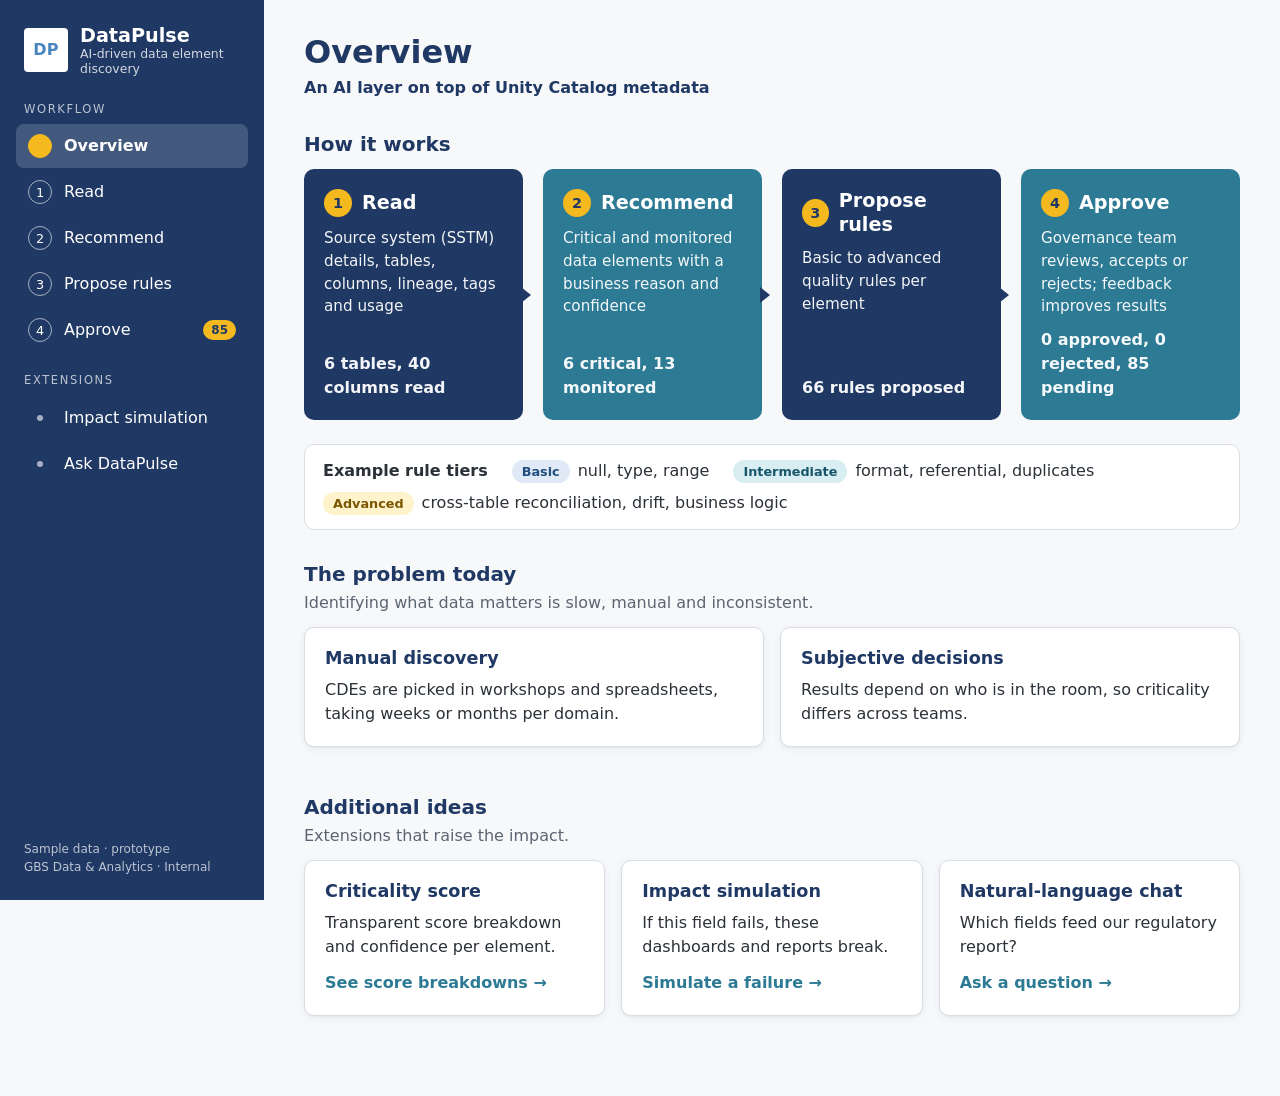
==== frontend/app/index.html @ f1bc872b "Redesign sign-in page; move prototype to /app New enterprise sign-in (work email / API key, SSO entr" ====
<!doctype html>
<html lang="en-GB">
<head>
  <meta charset="utf-8">
  <meta name="viewport" content="width=device-width, initial-scale=1">
  <title>DataPulse</title>
  <meta name="description" content="AI-driven discovery of critical and monitored data elements, with data quality rule suggestions on Databricks Unity Catalog.">
  <link rel="stylesheet" href="css/styles.css">
</head>
<body>
  <a class="skip" href="#main">Skip to content</a>

  <div class="app">
    <aside class="sidebar">
      <a class="brand" href="#/overview" aria-label="DataPulse home">
        <span class="brand-mark" aria-hidden="true">DP</span>
        <span class="brand-text"><strong>DataPulse</strong><span>AI-driven data element discovery</span></span>
      </a>
      <nav id="nav" aria-label="Main"></nav>
      <p class="side-foot">Sample data &middot; prototype<br>GBS Data &amp; Analytics &middot; Internal</p>
    </aside>

    <main id="main" class="main" tabindex="-1"></main>
  </div>

  <div id="scrim" class="scrim" hidden></div>
  <aside id="drawer" class="drawer" role="dialog" aria-modal="true" aria-labelledby="drawer-title" hidden></aside>

  <dialog id="reject-dialog" class="dialog" aria-labelledby="reject-title">
    <form id="reject-form">
      <h2 id="reject-title">Reject recommendation</h2>
      <p class="muted" id="reject-what"></p>
      <label class="field-block" for="reject-reason">Reason
        <select id="reject-reason" required></select>
      </label>
      <label class="field-block" for="reject-comment">Comment (optional)
        <textarea id="reject-comment" rows="3" maxlength="300"></textarea>
      </label>
      <div class="dialog-actions">
        <button type="button" class="btn btn-ghost" id="reject-cancel">Cancel</button>
        <button type="submit" class="btn btn-reject">Reject</button>
      </div>
    </form>
  </dialog>

  <div id="toast" class="toast" role="status" aria-live="polite"></div>

  <script src="js/data.js"></script>
  <script src="js/core.js"></script>
  <script src="js/views/overview.js"></script>
  <script src="js/views/discover.js"></script>
  <script src="js/views/recommend.js"></script>
  <script src="js/views/rules.js"></script>
  <script src="js/views/review.js"></script>
  <script src="js/views/impact.js"></script>
  <script src="js/views/ask.js"></script>
  <script src="js/app.js"></script>
</body>
</html>
---- frontend/app/css/styles.css ----
/* DataPulse front end. Palette follows the AI-Driven Data Element Discovery deck. */
:root {
  --navy: #1f3864;
  --navy-d: #172a4c;
  --teal: #2c7a94;
  --blue: #4a85be;
  --yellow: #f5b920;
  --yellow-t: #fff3cc;
  --yellow-d: #7a5600;
  --bg: #f7f8fa;
  --panel: #ffffff;
  --line: #d9dee3;
  --tint: #e8edf3;
  --text: #2b3138;
  --muted: #5b6572;
  --green: #17734a;
  --green-t: #e3f4ea;
  --red: #b3261e;
  --red-t: #fce8e6;
  --radius: 10px;
  --shadow: 0 1px 2px rgba(31, 56, 100, .06), 0 2px 8px rgba(31, 56, 100, .06);
  --font: Calibri, "Segoe UI", system-ui, -apple-system, Arial, sans-serif;
  --mono: ui-monospace, "SF Mono", Consolas, "Liberation Mono", monospace;
}

* { box-sizing: border-box; }
html { -webkit-text-size-adjust: 100%; }
body { margin: 0; font-family: var(--font); font-size: 16px; line-height: 1.5; color: var(--text); background: var(--bg); }
body.no-scroll { overflow: hidden; }
h1, h2, h3, h4 { color: var(--navy); line-height: 1.25; margin: 0; }
p { margin: 0 0 .75em; }
a { color: var(--teal); }
a:hover { color: var(--navy); }
button, input, select, textarea { font: inherit; color: inherit; }
:focus-visible { outline: 3px solid var(--blue); outline-offset: 2px; border-radius: 4px; }
.sr-only { position: absolute; width: 1px; height: 1px; overflow: hidden; clip: rect(0 0 0 0); white-space: nowrap; }
.skip { position: absolute; left: -999px; top: 8px; background: #fff; padding: 8px 12px; z-index: 100; border-radius: 6px; }
.skip:focus { left: 8px; }
.muted { color: var(--muted); }
.small { font-size: .875rem; }
.spacer { flex: 1; }
.num { text-align: right; font-variant-numeric: tabular-nums; }
.empty { color: var(--muted); padding: 24px; text-align: center; list-style: none; }

/* ---- Layout ---- */
.app { display: grid; grid-template-columns: 264px minmax(0, 1fr); min-height: 100vh; }
.sidebar { background: var(--navy); color: #fff; padding: 24px 16px; position: sticky; top: 0; height: 100vh; overflow-y: auto; display: flex; flex-direction: column; gap: 24px; }
.brand { display: flex; align-items: center; gap: 12px; text-decoration: none; color: #fff; padding: 0 8px; }
.brand:hover { color: #fff; }
.brand-mark { width: 44px; height: 44px; background: #fff; color: var(--blue); font-weight: 700; display: grid; place-items: center; border-radius: 4px; letter-spacing: .02em; flex: none; }
.brand-text { display: flex; flex-direction: column; line-height: 1.2; }
.brand-text strong { font-size: 1.2rem; }
.brand-text span { font-size: .78rem; opacity: .8; }
.nav-group + .nav-group { margin-top: 20px; }
.nav-h { margin: 0 8px 6px; font-size: .72rem; text-transform: uppercase; letter-spacing: .14em; opacity: .7; }
.sidebar ul { list-style: none; margin: 0; padding: 0; display: grid; gap: 2px; }
.nav-link { display: flex; align-items: center; gap: 12px; padding: 10px 12px; border-radius: 8px; color: #fff; text-decoration: none; }
.nav-link:hover { background: rgba(255, 255, 255, .1); color: #fff; }
.nav-link.is-active { background: rgba(255, 255, 255, .16); font-weight: 700; }
.nav-n { width: 24px; height: 24px; border-radius: 50%; border: 1.5px solid rgba(255, 255, 255, .6); display: grid; place-items: center; font-size: .8rem; flex: none; }
.nav-n-empty { border-color: transparent; }
.nav-n-empty::after { content: ""; width: 6px; height: 6px; border-radius: 50%; background: rgba(255, 255, 255, .6); }
.nav-link.is-active .nav-n-empty { background: transparent; border-color: transparent; }
.nav-link.is-active .nav-n-empty::after { background: var(--yellow); }
.nav-link.is-active .nav-n { background: var(--yellow); border-color: var(--yellow); color: var(--navy); }
.nav-count { margin-left: auto; background: var(--yellow); color: var(--navy); font-size: .75rem; font-weight: 700; border-radius: 999px; padding: 1px 8px; }
.side-foot { margin: auto 8px 0; font-size: .75rem; opacity: .7; }
.sidebar :focus-visible { outline-color: var(--yellow); }

.main { padding: 32px 40px 64px; max-width: 1240px; width: 100%; outline: none; }
.page-head { margin-bottom: 24px; }
.page-head h1 { font-size: 2rem; outline: none; }
.sub { color: var(--navy); font-weight: 600; margin: 4px 0 0; }
.section-h { font-size: 1.25rem; margin: 32px 0 4px; }
.section-sub { color: var(--muted); margin-bottom: 12px; }
.note { background: var(--tint); border-radius: 8px; padding: 10px 14px; margin: 12px 0 16px; font-size: .94rem; }

/* ---- Cards and grids ---- */
.card { background: var(--panel); border: 1px solid var(--line); border-radius: var(--radius); padding: 20px; box-shadow: var(--shadow); margin-bottom: 16px; }
.card h3, .card-h { font-size: 1.1rem; margin-bottom: 8px; }
.card p:last-child { margin-bottom: 0; }
.card-link { display: block; text-decoration: none; color: inherit; transition: transform .15s, box-shadow .15s; }
.card-link:hover { transform: translateY(-2px); box-shadow: 0 4px 14px rgba(31, 56, 100, .14); color: inherit; }
.card-cta { color: var(--teal); font-weight: 600; }
.grid-2 { display: grid; grid-template-columns: repeat(2, minmax(0, 1fr)); gap: 16px; }
.grid-3 { display: grid; grid-template-columns: repeat(3, minmax(0, 1fr)); gap: 16px; }

.flow { display: grid; grid-template-columns: repeat(4, minmax(0, 1fr)); gap: 20px; margin-top: 12px; }
.step { position: relative; display: flex; flex-direction: column; gap: 10px; padding: 20px; color: #fff; text-decoration: none; border-radius: var(--radius); min-height: 200px; }
.step:hover { color: #fff; filter: brightness(1.08); }
.step-navy { background: var(--navy); }
.step-teal { background: var(--teal); }
.step h3 { color: #fff; font-size: 1.2rem; display: flex; align-items: center; gap: 10px; }
.step-n { display: inline-grid; place-items: center; width: 28px; height: 28px; border-radius: 50%; background: var(--yellow); color: var(--navy); font-size: .9rem; }
.step p { margin: 0; font-size: .95rem; opacity: .95; }
.step .step-stat { margin-top: auto; font-weight: 700; font-size: 1rem; }
.step:not(:last-child)::after { content: ""; position: absolute; right: -16px; top: 50%; border: 8px solid transparent; border-left: 10px solid var(--navy); transform: translateY(-50%); }

.tiers { display: flex; flex-wrap: wrap; gap: 8px 24px; align-items: center; background: var(--panel); border: 1px solid var(--line); border-radius: var(--radius); padding: 14px 18px; margin-top: 24px; }
.tiers span { display: inline-flex; align-items: center; gap: 8px; }

.tiles { display: grid; grid-template-columns: repeat(auto-fit, minmax(150px, 1fr)); gap: 12px; margin-bottom: 16px; }
.tile { background: var(--panel); border: 1px solid var(--line); border-radius: var(--radius); padding: 14px 16px; display: flex; flex-direction: column; box-shadow: var(--shadow); }
.tile-n { font-size: 2rem; font-weight: 700; color: var(--navy); line-height: 1.1; }
.tile-l { color: var(--muted); font-size: .9rem; }
.progress { height: 8px; background: var(--tint); border-radius: 999px; overflow: hidden; margin-bottom: 20px; }
.progress span { display: block; height: 100%; background: var(--teal); }

/* ---- Badges, tags, status ---- */
.badge { display: inline-block; padding: 2px 10px; border-radius: 999px; font-size: .8rem; font-weight: 700; white-space: nowrap; }
.badge-critical { background: var(--navy); color: #fff; }
.badge-monitored { background: var(--teal); color: #fff; }
.badge-none { background: var(--tint); color: var(--muted); }
.badge-basic { background: #dfeaf6; color: #214e7f; }
.badge-intermediate { background: #d9eef3; color: #17566a; }
.badge-advanced { background: var(--yellow-t); color: var(--yellow-d); }
.badge-reg { background: var(--yellow-t); color: var(--yellow-d); }
.badge-ops { background: var(--tint); color: var(--muted); }
.tag { display: inline-block; background: var(--tint); color: var(--navy); border-radius: 6px; padding: 1px 8px; font-size: .8rem; margin: 0 4px 2px 0; }
.status { display: inline-block; font-size: .85rem; font-weight: 600; padding: 2px 10px; border-radius: 999px; white-space: nowrap; }
.status-pending { background: var(--tint); color: var(--muted); }
.status-approved { background: var(--green-t); color: var(--green); }
.status-rejected { background: var(--red-t); color: var(--red); }

/* ---- Buttons and form controls ---- */
.btn { border: 1px solid transparent; border-radius: 8px; padding: 8px 16px; cursor: pointer; font-weight: 600; background: var(--tint); color: var(--navy); transition: background .15s; }
.btn:hover { background: #dbe3ec; }
.btn-sm { padding: 4px 12px; font-size: .875rem; }
.btn-primary { background: var(--navy); color: #fff; }
.btn-primary:hover { background: var(--navy-d); }
.btn-accept { background: #fff; border-color: var(--green); color: var(--green); }
.btn-accept:hover { background: var(--green-t); }
.btn-reject { background: #fff; border-color: var(--red); color: var(--red); }
.btn-reject:hover { background: var(--red-t); }
.btn-ghost { background: transparent; border-color: var(--line); color: var(--navy); }
.btn-ghost:hover { background: var(--tint); }
.btn-icon { width: 36px; height: 36px; padding: 0; font-size: 1.4rem; line-height: 1; }
.link-btn { background: none; border: 0; padding: 0; color: var(--navy); font-weight: 700; cursor: pointer; text-align: left; text-decoration: underline; text-decoration-color: var(--blue); text-underline-offset: 3px; }
.link-btn:hover { color: var(--teal); }
.chip { background: #fff; border: 1px solid var(--line); border-radius: 999px; padding: 3px 12px; cursor: pointer; color: var(--navy); font-size: .875rem; }
.chip:hover { background: var(--tint); }
.chip-ask { text-align: left; }
.chips { display: flex; flex-wrap: wrap; gap: 6px; align-items: center; margin-top: 8px; }
.field { display: block; }
.field-wide { min-width: 280px; }
.field-l { display: block; font-size: .85rem; color: var(--muted); margin-bottom: 2px; }
input[type="search"], input[type="text"], select, textarea { border: 1px solid #aeb7c2; border-radius: 8px; padding: 8px 12px; background: #fff; min-height: 40px; max-width: 100%; }
select { padding-right: 28px; }
.field-block { display: block; margin: 14px 0; font-weight: 600; }
.field-block select, .field-block textarea { display: block; width: 100%; margin-top: 4px; font-weight: 400; }

.toolbar { display: flex; flex-wrap: wrap; gap: 12px; align-items: flex-end; justify-content: space-between; margin-bottom: 12px; }
.toolbar-right { display: flex; flex-wrap: wrap; gap: 8px; align-items: center; }
.filters { display: flex; flex-wrap: wrap; gap: 8px; }
.filter { border: 1px solid var(--line); background: #fff; border-radius: 999px; padding: 6px 14px; cursor: pointer; font-weight: 600; color: var(--navy); }
.filter:hover { background: var(--tint); }
.filter.is-on { background: var(--navy); border-color: var(--navy); color: #fff; }
.count { opacity: .75; font-weight: 400; margin-left: 2px; }

/* ---- Tables ---- */
.table-wrap { background: var(--panel); border: 1px solid var(--line); border-radius: var(--radius); overflow-x: auto; box-shadow: var(--shadow); }
table.data { width: 100%; border-collapse: collapse; }
table.data th { text-align: left; font-size: .78rem; text-transform: uppercase; letter-spacing: .05em; color: var(--muted); padding: 12px 12px; background: #fbfcfd; border-bottom: 1px solid var(--line); white-space: nowrap; }
table.data th.num { text-align: right; }
table.data td { padding: 12px 12px; border-bottom: 1px solid var(--tint); vertical-align: top; }
table.data tbody tr:last-child td { border-bottom: 0; }
table.data tbody tr:hover { background: #fafbfc; }
td.reason { min-width: 200px; max-width: 300px; font-size: .94rem; }
td.actions { min-width: 76px; }
td.actions .btn { display: block; width: 100%; }
td.actions .btn + .btn { margin-top: 6px; }
.score-cell { display: flex; align-items: center; gap: 10px; min-width: 104px; }
.score-cell strong { width: 28px; text-align: right; color: var(--navy); }
.meter, .bd-bar { height: 8px; background: var(--tint); border-radius: 999px; overflow: hidden; flex: 1; min-width: 60px; }
.meter span, .bd-bar span { display: block; height: 100%; background: var(--teal); border-radius: 999px; }

/* ---- Split pages (Read, Approve) ---- */
.split { display: grid; grid-template-columns: 240px minmax(0, 1fr); gap: 20px; align-items: start; }
.split-wide { grid-template-columns: minmax(0, 1fr) 300px; }
.split-main { min-width: 0; }
.tbl-list { background: var(--panel); border: 1px solid var(--line); border-radius: var(--radius); padding: 12px; box-shadow: var(--shadow); position: sticky; top: 16px; }
.tbl-list ul { list-style: none; margin: 0; padding: 0; display: grid; gap: 4px; }
.side-h { font-size: .8rem; letter-spacing: .04em; color: var(--muted); margin: 0 8px 8px; word-break: break-all; }
.tbl-btn { width: 100%; text-align: left; background: transparent; border: 0; padding: 8px 10px; border-radius: 8px; cursor: pointer; display: flex; flex-direction: column; }
.tbl-btn:hover { background: var(--tint); }
.tbl-btn.is-selected { background: var(--navy); color: #fff; }
.tbl-name { font-weight: 700; }
.tbl-meta { font-size: .8rem; opacity: .8; }
.facts { display: flex; flex-wrap: wrap; gap: 8px 32px; margin: 12px 0; }
.facts dt { font-size: .78rem; text-transform: uppercase; letter-spacing: .06em; color: var(--muted); }
.facts dd { margin: 0; font-weight: 600; color: var(--navy); }
.facts.compact { gap: 8px 24px; }
.lineage-row { display: flex; flex-wrap: wrap; gap: 6px; align-items: center; margin-top: 8px; }
.lineage-label { width: 92px; font-size: .8rem; text-transform: uppercase; letter-spacing: .06em; color: var(--muted); }
.side-card { position: sticky; top: 16px; }
.stack { display: grid; gap: 8px; margin-top: 12px; }

.tabs { display: flex; gap: 4px; border-bottom: 1px solid var(--line); margin-bottom: 12px; }
.tab { border: 0; background: transparent; padding: 10px 16px; cursor: pointer; font-weight: 600; color: var(--muted); border-bottom: 3px solid transparent; margin-bottom: -1px; }
.tab.is-on { color: var(--navy); border-bottom-color: var(--yellow); }
.queue { list-style: none; margin: 0; padding: 0; background: var(--panel); border: 1px solid var(--line); border-radius: var(--radius); box-shadow: var(--shadow); }
.queue-item { display: flex; gap: 16px; justify-content: space-between; align-items: center; padding: 12px 16px; border-bottom: 1px solid var(--tint); }
.queue-item:last-child { border-bottom: 0; }
.queue-more { padding: 12px 16px; }
.plain { list-style: none; margin: 0; padding: 0; display: grid; gap: 6px; }
.plain li { display: flex; justify-content: space-between; gap: 12px; align-items: center; }

/* ---- Rules ---- */
.rule-group { margin-bottom: 28px; }
.group-h { font-size: 1.1rem; display: flex; flex-wrap: wrap; align-items: center; gap: 8px; margin-bottom: 10px; }
.rule { background: var(--panel); border: 1px solid var(--line); border-radius: var(--radius); padding: 16px 18px; margin-bottom: 12px; box-shadow: var(--shadow); }
.rule header { display: flex; justify-content: space-between; align-items: center; gap: 12px; margin-bottom: 4px; }
.rule h4 { font-size: 1rem; }
.rule footer { display: flex; flex-wrap: wrap; align-items: center; gap: 8px; }
.code { background: #0f1b33; color: #e6edf7; border-radius: 8px; padding: 12px 14px; font-family: var(--mono); font-size: .82rem; line-height: 1.55; overflow-x: auto; margin: 8px 0 12px; white-space: pre; }

/* ---- Drawer and dialog ---- */
.scrim { position: fixed; inset: 0; background: rgba(23, 42, 76, .4); z-index: 40; }
.drawer { position: fixed; top: 0; right: 0; bottom: 0; width: min(540px, 100%); background: var(--panel); z-index: 50; box-shadow: -8px 0 32px rgba(23, 42, 76, .25); overflow-y: auto; transform: translateX(100%); transition: transform .22s ease; display: flex; flex-direction: column; }
.drawer.open { transform: none; }
.drawer[hidden], .scrim[hidden] { display: none; }
.drawer-head { display: flex; justify-content: space-between; gap: 12px; padding: 20px 24px 12px; border-bottom: 1px solid var(--line); position: sticky; top: 0; background: var(--panel); z-index: 1; }
.drawer-head h2 { font-size: 1.4rem; word-break: break-word; }
.drawer-head p { margin: 2px 0 0; font-size: .9rem; word-break: break-all; }
.drawer-body { padding: 8px 24px 32px; }
.drawer-body h3 { font-size: 1rem; margin: 22px 0 8px; text-transform: uppercase; letter-spacing: .06em; font-size: .85rem; color: var(--muted); }
.drawer-body h4 { margin: 14px 0 6px; font-size: .95rem; }
.drawer-summary { display: flex; flex-wrap: wrap; gap: 8px 28px; align-items: center; margin-top: 12px; }
.big { font-size: 1.9rem; font-weight: 700; color: var(--navy); }
.breakdown { list-style: none; margin: 0; padding: 0; display: grid; gap: 14px; }
.bd-head { display: flex; justify-content: space-between; font-weight: 600; }
.bd-bar { margin: 4px 0; flex: none; }
.bd-foot { display: flex; justify-content: space-between; gap: 12px; align-items: baseline; }
.bd-foot .small { max-width: 68%; }
.tier-counts { display: flex; flex-wrap: wrap; gap: 8px 16px; }
.drawer-actions { display: flex; align-items: center; gap: 8px; }

.dialog { border: 0; border-radius: 12px; padding: 24px; width: min(440px, calc(100% - 32px)); box-shadow: 0 16px 48px rgba(23, 42, 76, .35); }
.dialog::backdrop { background: rgba(23, 42, 76, .45); }
.dialog h2 { font-size: 1.25rem; margin-bottom: 4px; }
.dialog-actions { display: flex; justify-content: flex-end; gap: 8px; margin-top: 8px; }

.toast { position: fixed; left: 50%; bottom: 24px; transform: translate(-50%, 24px); background: var(--navy); color: #fff; padding: 10px 18px; border-radius: 8px; opacity: 0; pointer-events: none; transition: opacity .2s, transform .2s; z-index: 80; }
.toast.show { opacity: 1; transform: translate(-50%, 0); }

/* ---- Impact ---- */
.lineage-svg { width: 100%; height: auto; max-height: 340px; display: block; margin: 8px 0 12px; }
.edge { fill: none; stroke: #a7b1bd; stroke-width: 1.6; }
.edge-hot { stroke: #c98f00; stroke-width: 2.6; }
.arrow { fill: #a7b1bd; }
.arrow-hot { fill: #c98f00; }
.node rect { fill: #fff; stroke: var(--line); stroke-width: 1.5; }
.node-name { font-size: 15px; font-weight: 700; fill: var(--navy); }
.node-sub { font-size: 12px; fill: var(--muted); }
.node-source rect { fill: var(--navy); stroke: var(--navy); }
.node-source .node-name, .node-source .node-sub { fill: #fff; }
.node-affected rect { fill: var(--yellow-t); stroke: var(--yellow); stroke-width: 2; }
.node-affected .node-name { fill: var(--navy); }
.node-affected .node-sub { fill: var(--yellow-d); }
.asset-list { list-style: none; margin: 0; padding: 0; }
.asset { display: flex; justify-content: space-between; align-items: center; gap: 12px; padding: 12px 0; border-bottom: 1px solid var(--tint); }
.asset:last-child { border-bottom: 0; }

/* ---- Chat ---- */
.chat { padding: 0; overflow: hidden; }
.chat-log { padding: 20px; display: flex; flex-direction: column; gap: 12px; max-height: 52vh; min-height: 220px; overflow-y: auto; }
.msg { display: flex; }
.msg-user { justify-content: flex-end; }
.bubble { max-width: min(640px, 88%); padding: 10px 14px; border-radius: 14px; background: var(--tint); }
.bubble p:last-child { margin-bottom: 0; }
.msg-user .bubble { background: var(--navy); color: #fff; }
.chat-suggest { display: flex; flex-wrap: wrap; gap: 8px; padding: 0 20px 14px; }
.chat-form { display: flex; gap: 8px; padding: 14px 20px; border-top: 1px solid var(--line); background: #fbfcfd; }
.chat-form input { flex: 1; }

/* ---- Responsive ---- */
@media (max-width: 1100px) {
  .flow { grid-template-columns: repeat(2, minmax(0, 1fr)); }
  .step:not(:last-child)::after { display: none; }
  .grid-3 { grid-template-columns: 1fr; }
  .split-wide { grid-template-columns: 1fr; }
  .side-card { position: static; }
}

@media (max-width: 860px) {
  .app { grid-template-columns: 1fr; }
  .sidebar { position: static; height: auto; flex-direction: row; flex-wrap: wrap; align-items: center; gap: 12px 20px; padding: 12px 16px; }
  .sidebar nav { order: 3; width: 100%; display: flex; gap: 12px; overflow-x: auto; }
  .nav-group { display: flex; align-items: center; gap: 4px; }
  .nav-group + .nav-group { margin-top: 0; }
  .nav-h, .side-foot { display: none; }
  .sidebar ul { display: flex; gap: 2px; }
  .nav-link { white-space: nowrap; padding: 8px 10px; }
  .main { padding: 20px 16px 48px; }
  .page-head h1 { font-size: 1.6rem; }
  .grid-2 { grid-template-columns: 1fr; }
  .flow { grid-template-columns: 1fr; }
  .split { grid-template-columns: 1fr; }
  .tbl-list { position: static; }
  .tbl-list ul { grid-template-columns: repeat(auto-fit, minmax(160px, 1fr)); }
  .field-wide { min-width: 0; width: 100%; }
  .toolbar-right { width: 100%; }
  .toolbar-right .field, .toolbar-right input, .toolbar-right select { width: 100%; }

  table.responsive thead { position: absolute; width: 1px; height: 1px; overflow: hidden; clip: rect(0 0 0 0); }
  table.responsive, table.responsive tbody, table.responsive tr, table.responsive td { display: block; width: 100%; }
  table.responsive tr { padding: 12px 14px; border-bottom: 1px solid var(--line); }
  table.responsive td { border: 0; padding: 4px 0; text-align: left; }
  table.responsive td.num { text-align: left; }
  table.responsive td[data-label]::before { content: attr(data-label); display: block; font-size: .72rem; text-transform: uppercase; letter-spacing: .06em; color: var(--muted); }
  td.reason { max-width: none; }
  td.actions .btn { display: inline-block; width: auto; }
  td.actions .btn + .btn { margin: 0 0 0 6px; }
  .queue-item { flex-direction: column; align-items: flex-start; }
}

@media (prefers-reduced-motion: reduce) {
  * { transition: none !important; scroll-behavior: auto !important; }
}
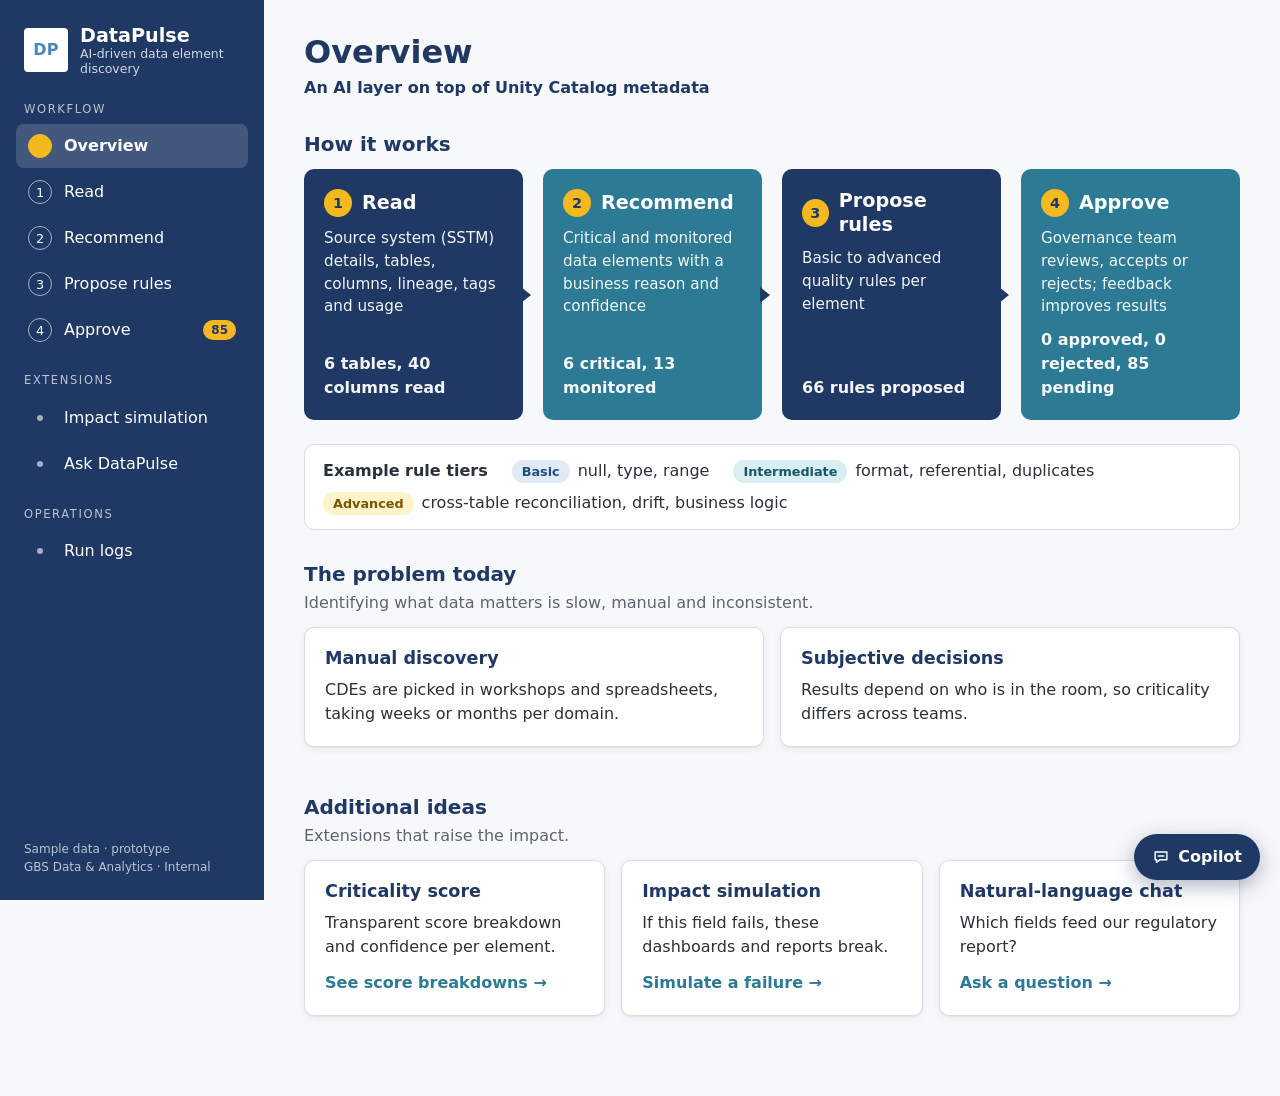
==== commit 0b1e5a43: "Add run logs view and Gemini-backed DQ Copilot Run logs: 7 days of sample validation events with fil" ====
--- a/frontend/app/index.html
+++ b/frontend/app/index.html
@@ -54,6 +54,8 @@
   <script src="js/views/review.js"></script>
   <script src="js/views/impact.js"></script>
   <script src="js/views/ask.js"></script>
+  <script src="js/logs.js"></script>
+  <script src="js/copilot.js"></script>
   <script src="js/app.js"></script>
 </body>
 </html>
--- a/frontend/app/css/styles.css
+++ b/frontend/app/css/styles.css
@@ -317,3 +317,87 @@
 @media (prefers-reduced-motion: reduce) {
   * { transition: none !important; scroll-behavior: auto !important; }
 }
+
+/* ---- Run logs ---- */
+.mono { font-family: var(--mono); font-size: .86rem; }
+.nowrap { white-space: nowrap; }
+.seg-tabs { display: inline-flex; gap: 2px; padding: 3px; background: var(--tint); border-radius: 10px; margin-bottom: 16px; }
+.seg-t { border: 0; background: transparent; padding: 6px 14px; border-radius: 8px; cursor: pointer; color: var(--muted); font-weight: 600; }
+.seg-t:hover { color: var(--navy); }
+.seg-t.is-on { background: #fff; color: var(--navy); box-shadow: var(--shadow); }
+.log-tiles { display: grid; grid-template-columns: repeat(4, minmax(0, 1fr)); gap: 12px; margin: 0 0 16px; }
+.log-tile { background: var(--panel); border: 1px solid var(--line); border-radius: var(--radius); padding: 12px 16px; }
+.log-tile dt { color: var(--muted); font-size: .85rem; }
+.log-tile dd { margin: 2px 0 0; font-size: 1.6rem; font-weight: 700; color: var(--navy); font-variant-numeric: tabular-nums; }
+.log-tile p { margin: 0; }
+.log-tile-bad dd { color: var(--red); }
+.filters label { display: flex; flex-direction: column; gap: 2px; font-size: .8rem; color: var(--muted); }
+.filters { align-items: flex-end; margin-bottom: 12px; }
+.filters .grow { flex: 1; min-width: 180px; }
+.filters select, .filters input { padding: 7px 10px; border: 1px solid var(--line); border-radius: 8px; background: #fff; color: var(--text); font-size: .95rem; }
+.lvl { display: inline-block; padding: 1px 9px; border-radius: 999px; font-size: .8rem; font-weight: 700; }
+.lvl-fail { background: var(--red-t); color: var(--red); }
+.lvl-warn { background: var(--yellow-t); color: var(--yellow-d); }
+.lvl-info { background: #dfeaf6; color: #214e7f; }
+.lvl-pass { background: var(--green-t); color: var(--green); }
+.log-count { margin: 8px 2px 0; }
+.log-more { margin-top: 8px; text-align: center; }
+
+/* ---- DQ Copilot ---- */
+.cp-fab { position: fixed; right: 20px; bottom: 20px; z-index: 30; display: inline-flex; align-items: center; gap: 8px; padding: 11px 18px; border: 0; border-radius: 999px; background: var(--navy); color: #fff; font-weight: 700; cursor: pointer; box-shadow: 0 6px 20px rgba(23, 42, 76, .35); }
+.cp-fab:hover { background: var(--navy-d); }
+.cp-fab:focus-visible { outline-color: var(--yellow); }
+body.cp-on .cp-fab { display: none; }
+.cp-panel { position: fixed; top: 0; right: 0; bottom: 0; width: min(440px, 100%); z-index: 45; background: var(--panel); border-left: 1px solid var(--line); box-shadow: -8px 0 32px rgba(23, 42, 76, .2); display: flex; flex-direction: column; transform: translateX(100%); transition: transform .22s ease; }
+.cp-panel.open { transform: none; }
+.cp-panel[hidden] { display: none; }
+.cp-head { display: flex; justify-content: space-between; align-items: flex-start; gap: 12px; padding: 16px 16px 12px 20px; border-bottom: 1px solid var(--line); }
+.cp-head h2 { font-size: 1.15rem; }
+.cp-status { margin: 2px 0 0; font-size: .8rem; color: var(--muted); }
+.cp-status[data-mode="gemini"] { color: var(--green); }
+.cp-tools { display: flex; align-items: center; gap: 2px; }
+.cp-ibtn { border: 0; background: transparent; color: var(--teal); padding: 6px 8px; border-radius: 6px; cursor: pointer; font-size: .875rem; font-weight: 600; }
+.cp-ibtn:hover { background: var(--tint); color: var(--navy); }
+.cp-x { font-size: 1.4rem; line-height: 1; color: var(--muted); }
+.cp-settings { padding: 12px 20px; background: #fbfcfd; border-bottom: 1px solid var(--line); }
+.cp-settings label { display: block; font-weight: 600; font-size: .9rem; margin-bottom: 4px; }
+.cp-settings p { margin: 6px 0 0; }
+.cp-keyrow { display: flex; gap: 6px; }
+.cp-keyrow input { flex: 1; min-width: 0; padding: 7px 10px; border: 1px solid var(--line); border-radius: 8px; font-family: var(--mono); font-size: .85rem; }
+.cp-log { flex: 1; overflow-y: auto; padding: 16px 20px; display: flex; flex-direction: column; gap: 12px; }
+.cp-empty { color: var(--muted); font-size: .94rem; margin: auto 0; }
+.cp-msg { display: flex; }
+.cp-user { justify-content: flex-end; }
+.cp-bubble { max-width: 100%; padding: 10px 14px; border-radius: 14px; background: var(--tint); font-size: .94rem; overflow-wrap: anywhere; }
+.cp-user .cp-bubble { max-width: 88%; background: var(--navy); color: #fff; }
+.cp-bubble p { margin: 0 0 .6em; }
+.cp-bubble > :last-child { margin-bottom: 0; }
+.cp-bubble ul, .cp-bubble ol { margin: 0 0 .6em; padding-left: 1.3em; }
+.cp-bubble code { font-family: var(--mono); font-size: .85em; background: rgba(31, 56, 100, .08); padding: 1px 5px; border-radius: 4px; }
+.cp-bubble a { color: var(--teal); }
+.cp-code { margin: .5em 0 .7em; border-radius: 8px; overflow: hidden; background: #172a4c; color: #e8edf3; }
+.cp-code-bar { display: flex; justify-content: space-between; align-items: center; padding: 4px 6px 4px 12px; background: #0f1d36; font-size: .78rem; color: #aebbd0; }
+.cp-copy { border: 0; background: transparent; color: #cfe3ee; padding: 3px 10px; border-radius: 6px; cursor: pointer; font-size: .8rem; font-weight: 600; }
+.cp-copy:hover { background: rgba(255, 255, 255, .12); }
+.cp-copy:focus-visible { outline-color: var(--yellow); }
+.cp-code pre { margin: 0; padding: 10px 12px; overflow-x: auto; }
+.cp-code pre code { background: none; padding: 0; color: inherit; font-size: .82rem; line-height: 1.5; white-space: pre; }
+.cp-meta { color: var(--muted); font-size: .78rem; margin-top: .6em; }
+.cp-error { color: var(--red); }
+.cp-typing { display: inline-flex; gap: 4px; padding: 14px; }
+.cp-typing span { width: 6px; height: 6px; border-radius: 50%; background: var(--muted); animation: cp-dot 1.2s infinite ease-in-out; }
+.cp-typing span:nth-child(2) { animation-delay: .15s; }
+.cp-typing span:nth-child(3) { animation-delay: .3s; }
+@keyframes cp-dot { 0%, 60%, 100% { opacity: .25; } 30% { opacity: 1; } }
+.cp-chips { display: flex; flex-wrap: wrap; gap: 6px; padding: 0 20px 10px; max-height: 96px; overflow-y: auto; }
+.cp-form { display: flex; gap: 8px; align-items: flex-end; padding: 10px 20px; border-top: 1px solid var(--line); background: #fbfcfd; }
+.cp-form textarea { flex: 1; min-width: 0; resize: none; padding: 8px 10px; border: 1px solid var(--line); border-radius: 8px; font-size: .94rem; line-height: 1.4; max-height: 140px; }
+.cp-foot { margin: 0; padding: 0 20px 12px; background: #fbfcfd; }
+@media (prefers-reduced-motion: reduce) { .cp-panel, .drawer { transition: none; } .cp-typing span { animation: none; opacity: .6; } }
+@media (max-width: 860px) {
+  .log-tiles { grid-template-columns: repeat(2, minmax(0, 1fr)); }
+  .cp-fab { bottom: 16px; right: 16px; }
+}
+.main { min-width: 0; }
+table.data td.mono { overflow-wrap: anywhere; }
+table.data .btn-sm { white-space: nowrap; }
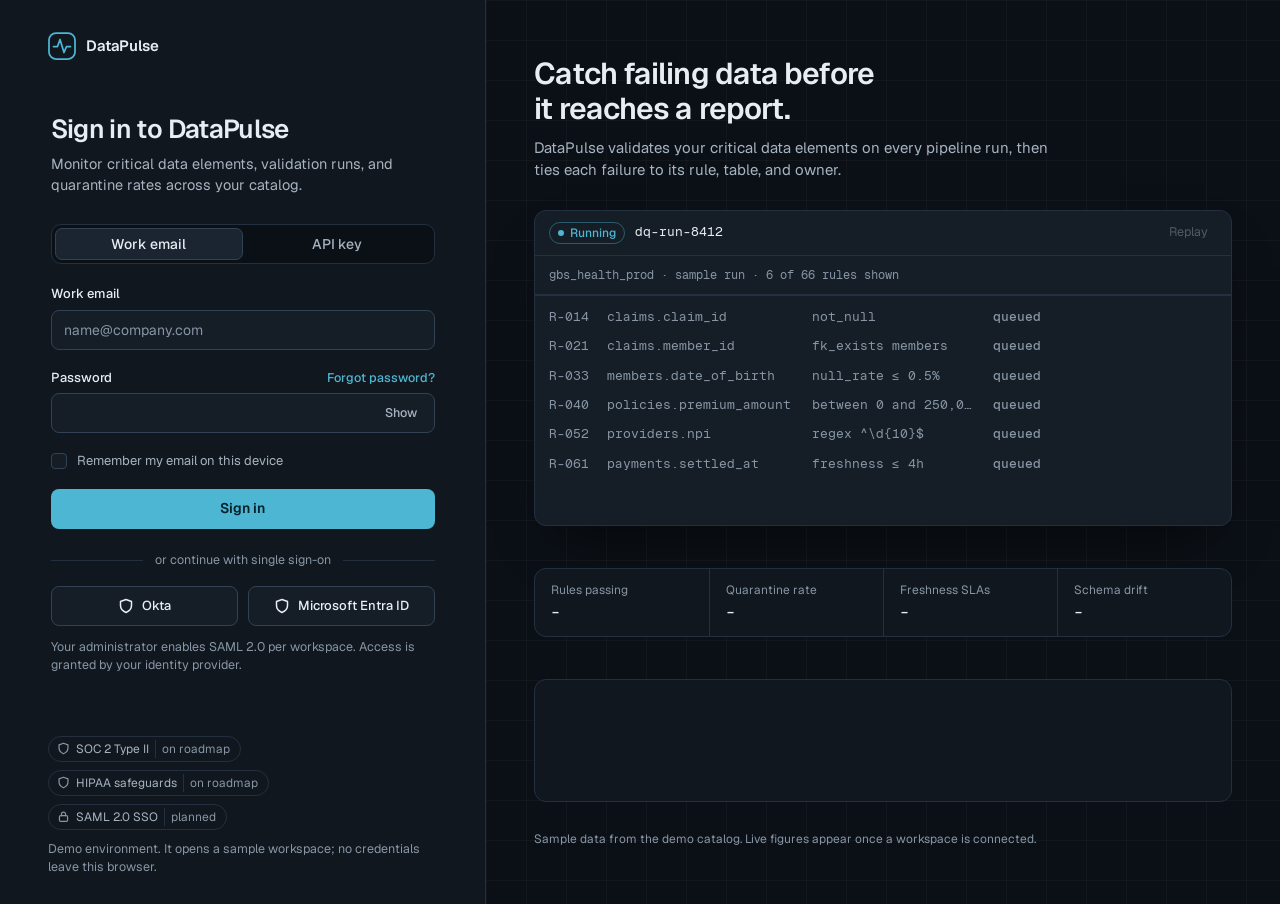
==== commit 4c0a05fb: "Add account menu with sign-out and session guard Account block at top left of the app shows name, em" ====
--- a/frontend/app/index.html
+++ b/frontend/app/index.html
@@ -45,6 +45,7 @@
 
   <div id="toast" class="toast" role="status" aria-live="polite"></div>
 
+  <script src="js/account.js"></script>
   <script src="js/data.js"></script>
   <script src="js/core.js"></script>
   <script src="js/views/overview.js"></script>
--- a/frontend/app/css/styles.css
+++ b/frontend/app/css/styles.css
@@ -401,3 +401,23 @@
 .main { min-width: 0; }
 table.data td.mono { overflow-wrap: anywhere; }
 table.data .btn-sm { white-space: nowrap; }
+
+/* ---- Account menu ---- */
+.acct { position: relative; margin-top: -8px; }
+.acct-btn { width: 100%; display: flex; align-items: center; gap: 10px; padding: 8px 10px; border: 1px solid rgba(255, 255, 255, .18); border-radius: 10px; background: rgba(255, 255, 255, .06); color: #fff; cursor: pointer; text-align: left; }
+.acct-btn:hover, .acct-btn[aria-expanded="true"] { background: rgba(255, 255, 255, .14); }
+.acct-btn:focus-visible { outline-color: var(--yellow); }
+.acct-av { flex: none; width: 32px; height: 32px; border-radius: 50%; background: var(--yellow); color: var(--navy); display: grid; place-items: center; font-weight: 700; font-size: .8rem; }
+.acct-who { flex: 1; min-width: 0; display: flex; flex-direction: column; line-height: 1.25; }
+.acct-who strong { font-size: .94rem; overflow: hidden; text-overflow: ellipsis; white-space: nowrap; }
+.acct-who span { font-size: .75rem; opacity: .75; overflow: hidden; text-overflow: ellipsis; white-space: nowrap; }
+.acct-menu { position: absolute; left: 0; right: 0; top: calc(100% + 6px); z-index: 20; background: var(--panel); color: var(--text); border-radius: 10px; box-shadow: 0 12px 32px rgba(23, 42, 76, .35); padding: 12px 14px; min-width: 240px; }
+.acct-menu[hidden] { display: none; }
+.acct-menu dl { margin: 0; display: grid; gap: 8px; }
+.acct-menu dt { font-size: .72rem; color: var(--muted); }
+.acct-menu dd { margin: 0; font-size: .92rem; overflow-wrap: anywhere; }
+.acct-menu dd span { display: block; font-size: .78rem; color: var(--muted); }
+.acct-note { margin: 10px 0; font-size: .75rem; color: var(--muted); }
+.acct-out { width: 100%; padding: 8px 12px; border: 1px solid var(--line); border-radius: 8px; background: #fff; color: var(--red); font-weight: 700; cursor: pointer; }
+.acct-out:hover { background: var(--red-t); }
+@media (max-width: 860px) { .acct { margin-top: 0; flex: 1; min-width: 220px; } .sidebar .brand { flex: none; } }
